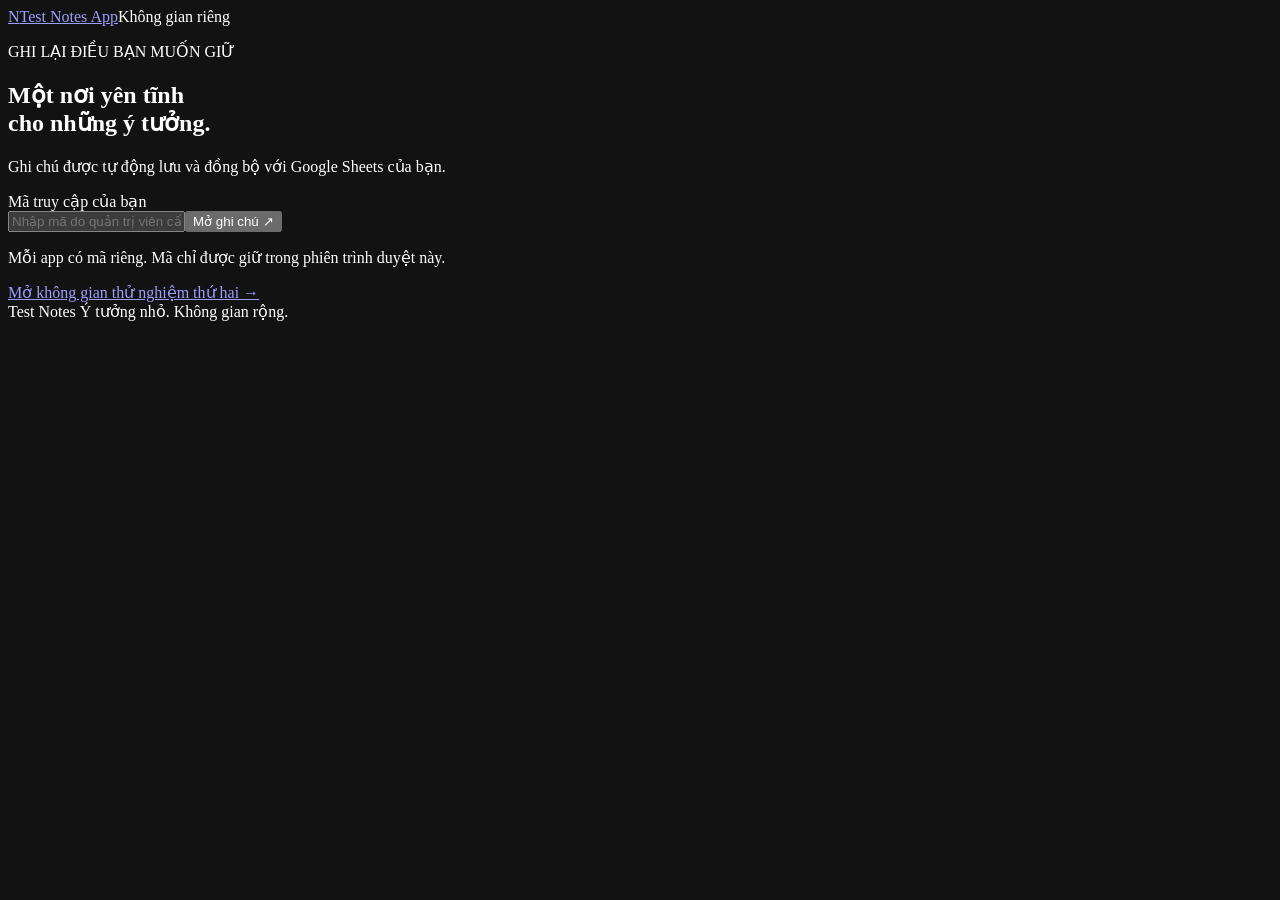
==== docs/index.html @ 3fae8bb4 "Add docs/index.html" ====
<!doctype html>
<html lang="vi">
<head>
 <meta charset="utf-8"><meta name="viewport" content="width=device-width,initial-scale=1,viewport-fit=cover">
 <meta name="referrer" content="no-referrer"><meta name="color-scheme" content="dark">
 <title>Test Notes App</title>
 <link rel="icon" href="data:image/svg+xml,%3Csvg xmlns='http://www.w3.org/2000/svg' viewBox='0 0 64 64'%3E%3Crect width='64' height='64' rx='16' fill='%238bbfab'/%3E%3Cpath d='M18 18h28v5H18zm0 12h28v5H18zm0 12h19v5H18z' fill='%23131a18'/%3E%3C/svg%3E">
 <link rel="stylesheet" href="style.css">
</head>
<body>
 <main>
  <header><a class="brand" href="./"><span class="mark">N</span><span id="appName">Test Notes App</span></a><span class="tag">Không gian riêng</span></header>
  <section id="login" class="login">
   <p class="eyebrow">GHI LẠI ĐIỀU BẠN MUỐN GIỮ</p><h1>Một nơi yên tĩnh<br>cho những ý tưởng.</h1>
   <p class="intro">Ghi chú được tự động lưu và đồng bộ với Google Sheets của bạn.</p>
   <form id="loginForm"><label for="token">Mã truy cập của bạn</label><div class="access"><input id="token" type="password" autocomplete="off" spellcheck="false" required placeholder="Nhập mã do quản trị viên cấp"><button id="connect" type="submit">Mở ghi chú <span aria-hidden="true">↗</span></button></div><p class="hint">Mỗi app có mã riêng. Mã chỉ được giữ trong phiên trình duyệt này.</p></form>
   <p id="loginStatus" role="status"></p>
   <a class="other" id="otherApp" href="?app=test-notes-2">Mở không gian thử nghiệm thứ hai →</a>
  </section>
  <section id="workspace" hidden>
   <div class="toolbar"><div><p class="eyebrow">KHÔNG GIAN CỦA BẠN</p><h1>Ghi chú</h1></div><div class="tools"><button class="quiet" id="reload">Tải lại</button><button id="newNote">+ Ghi chú mới</button><button class="quiet" id="logout">Thoát</button></div></div>
   <div class="notice"><span id="status" role="status" aria-live="polite"></span><button id="retry" class="quiet" hidden>Thử lưu lại</button></div>
   <div class="layout"><aside><label class="sr" for="search">Tìm ghi chú</label><input id="search" type="search" placeholder="Tìm ghi chú…"><p class="count" id="count"></p><div id="notesList"></div></aside>
   <article id="editor"><div id="empty"><div class="empty-mark">✎</div><h2>Bắt đầu từ một ý tưởng.</h2><p>Tạo ghi chú mới hoặc chọn một ghi chú để tiếp tục.</p><button id="startNote">Tạo ghi chú đầu tiên</button></div>
    <div id="fields" hidden><div class="editor-meta"><span id="updatedAt"></span><button class="danger" id="deleteNote">Xóa ghi chú</button></div><label class="sr" for="title">Tiêu đề</label><input id="title" maxlength="160" placeholder="Chưa có tiêu đề"><label class="sr" for="body">Nội dung ghi chú</label><textarea id="body" maxlength="20000" placeholder="Viết điều gì đó…"></textarea><p class="footer-note">Tự động lưu sau khi bạn ngừng nhập.</p></div>
   </article></div>
  </section>
  <footer>Test Notes <span>Ý tưởng nhỏ. Không gian rộng.</span></footer>
 </main>
 <dialog id="deleteDialog"><h2>Xóa ghi chú này?</h2><p>Ghi chú sẽ được ẩn khỏi danh sách. Quản trị viên vẫn có thể khôi phục trong Google Sheets.</p><div class="tools"><button class="quiet" id="cancelDelete">Giữ lại</button><button class="danger" id="confirmDelete">Xóa ghi chú</button></div></dialog>
 <script type="module" src="app.js"></script>
</body></html>
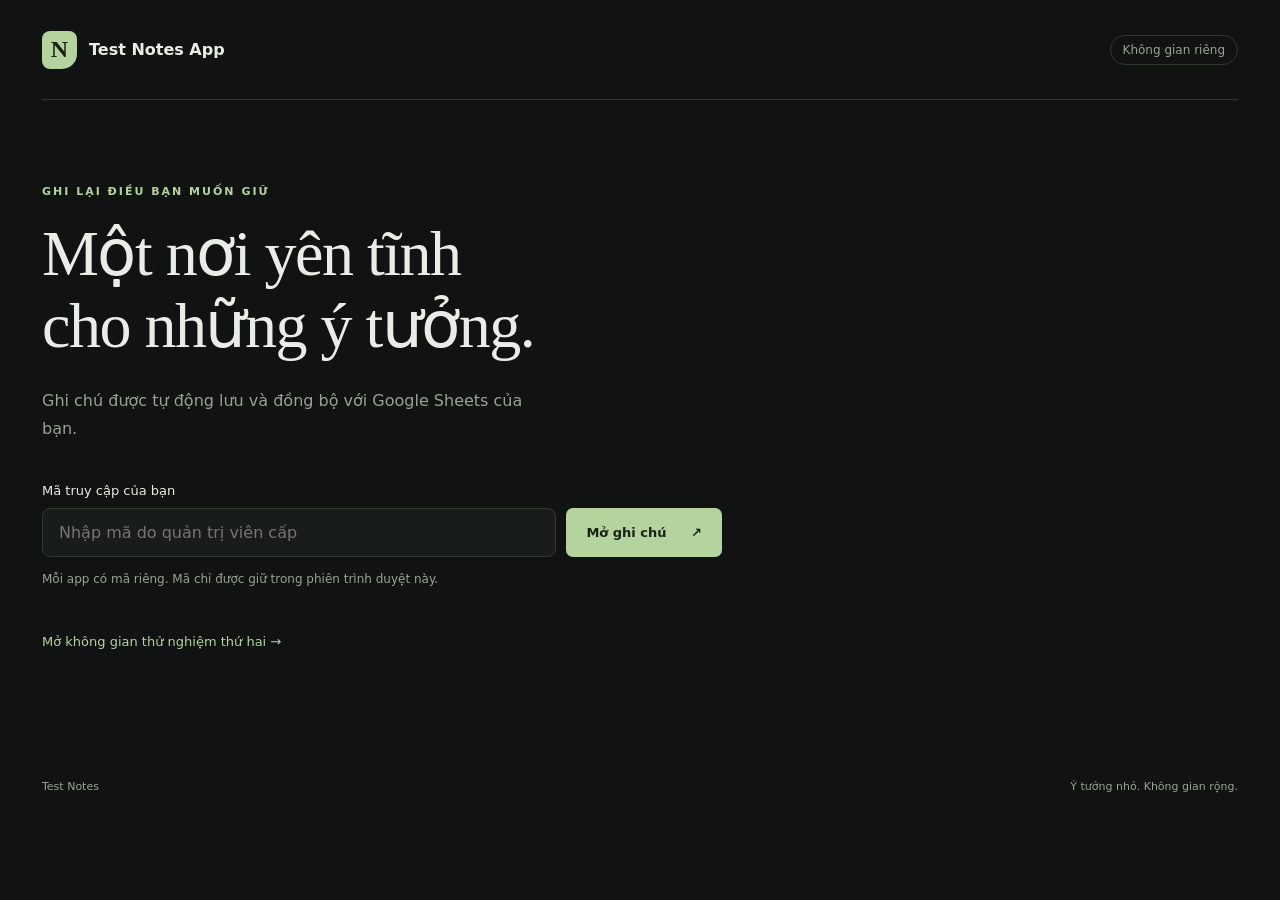
==== commit 01d85d39: "Refresh versioned frontend assets after shared API configuration" ====
--- a/docs/index.html
+++ b/docs/index.html
@@ -28,6 +28,6 @@
   <footer>Test Notes <span>Ý tưởng nhỏ. Không gian rộng.</span></footer>
  </main>
  <dialog id="deleteDialog"><h2>Xóa ghi chú này?</h2><p>Ghi chú sẽ được ẩn khỏi danh sách. Quản trị viên vẫn có thể khôi phục trong Google Sheets.</p><div class="tools"><button class="quiet" id="cancelDelete">Giữ lại</button><button class="danger" id="confirmDelete">Xóa ghi chú</button></div></dialog>
- <script type="module" src="app.js"></script>
+ <script type="module" src="app.js?v=20261027b"></script>
 </body></html>
 
--- a/docs/style.css
+++ b/docs/style.css
@@ -0,0 +1,2 @@
+:root{color-scheme:dark;--bg:#101311;--panel:#181d19;--ink:#e8eee7;--muted:#98a397;--line:#30392f;--accent:#b5d39d;--error:#f3a89b;font-family:Inter,ui-sans-serif,system-ui,-apple-system,"Segoe UI",sans-serif}*{box-sizing:border-box}body{margin:0;background:var(--bg);color:var(--ink)}main{max-width:1280px;margin:auto;padding:0 42px}header{height:100px;display:flex;align-items:center;justify-content:space-between;border-bottom:1px solid var(--line)}a{color:inherit;text-decoration:none}.brand{display:flex;align-items:center;gap:12px;font-size:16px;font-weight:650}.mark{display:grid;place-items:center;background:var(--accent);color:#152015;width:35px;height:38px;border-radius:8px 8px 15px 8px;font:700 24px Georgia}.tag{font-size:12px;color:var(--muted);border:1px solid var(--line);border-radius:20px;padding:7px 12px}.login{max-width:780px;padding:85px 0 100px}.eyebrow{font-size:11px;letter-spacing:2px;color:var(--accent);font-weight:600;margin:0 0 20px}h1{font-family:Georgia,"Times New Roman",serif;font-weight:400;font-size:clamp(40px,5vw,64px);line-height:1.12;letter-spacing:-1.5px;margin:0 0 26px}.intro{font-size:16px;color:var(--muted);line-height:1.75;max-width:500px}form{margin-top:40px}label{display:block;font-size:13px;color:var(--ink);margin-bottom:10px}.access{display:flex;gap:10px;max-width:680px}input,textarea,button{font:inherit}input,textarea{border:1px solid var(--line);background:var(--panel);color:var(--ink);padding:14px 16px;border-radius:8px;min-width:0}input:focus,textarea:focus{outline:2px solid var(--accent);outline-offset:2px}button{cursor:pointer;border:1px solid transparent;border-radius:7px;background:var(--accent);color:#192218;padding:12px 19px;font-size:13px;font-weight:650;min-height:44px;white-space:nowrap}button:disabled{opacity:.5;cursor:wait}button:focus-visible,a:focus-visible{outline:2px solid var(--accent);outline-offset:3px}.access input{flex:1}.access button span{margin-left:20px}.hint{color:var(--muted);font-size:12px;line-height:1.7}.other{font-size:13px;color:var(--accent);display:inline-block;margin-top:30px}#loginStatus{color:var(--error);font-size:14px;line-height:1.6}.toolbar{display:flex;justify-content:space-between;align-items:center;margin-top:45px;gap:20px}.toolbar .eyebrow{margin-bottom:10px}.toolbar h1{font-size:44px;margin:0}.tools{display:flex;gap:8px;align-items:center}.quiet{background:transparent;border-color:var(--line);color:var(--muted)}.notice{min-height:55px;display:flex;align-items:center;gap:12px;font-size:12px;color:var(--muted)}.notice.error{color:var(--error)}.layout{display:grid;grid-template-columns:300px minmax(0,1fr);border:1px solid var(--line);border-radius:12px;overflow:hidden;min-height:530px}.layout aside{padding:20px;border-right:1px solid var(--line)}#search{width:100%;font-size:13px;padding:12px}.count{color:var(--muted);font-size:11px;margin:19px 0 12px}#notesList{display:flex;flex-direction:column;gap:7px;max-height:470px;overflow:auto}.note{background:transparent;border:1px solid transparent;border-radius:8px;padding:16px;text-align:left;color:var(--ink);width:100%;white-space:normal}.note.active{border-color:#485c3c;background:#212a1d}.note:hover{background:#20271e}.note strong{display:block;font-size:14px;overflow:hidden;white-space:nowrap;text-overflow:ellipsis}.note p{font-size:12px;line-height:1.6;color:var(--muted);margin:7px 0;overflow:hidden;white-space:nowrap;text-overflow:ellipsis}.note time{font-size:10px;color:var(--muted)}article{padding:25px 32px;background:linear-gradient(140deg,#191e19,#131713)}#empty{display:flex;flex-direction:column;align-items:center;justify-content:center;min-height:450px;text-align:center}h2{font:400 29px Georgia}#empty p{color:var(--muted);font-size:13px;line-height:1.7}.empty-mark{font:60px Georgia;color:#718864}#empty button{margin-top:16px}.editor-meta{display:flex;justify-content:space-between;align-items:center;font-size:11px;color:var(--muted);gap:10px}.danger{background:transparent;color:var(--error);border-color:#5c3932}.editor-meta button{font-size:11px;padding:8px 12px;min-height:36px}#title{width:100%;background:transparent;border:none;font:400 34px Georgia;padding:30px 0 14px;border-radius:0}#body{width:100%;min-height:340px;resize:vertical;background:transparent;border:none;padding:12px 0;font-size:15px;line-height:1.9;border-radius:0}.footer-note{font-size:10px;color:var(--muted);border-top:1px solid var(--line);padding-top:15px}footer{display:flex;justify-content:space-between;gap:20px;color:var(--muted);font-size:11px;padding:30px 0}.sr{position:absolute;width:1px;height:1px;padding:0;overflow:hidden;clip:rect(0,0,0,0);white-space:nowrap}dialog{border:1px solid var(--line);background:var(--panel);color:var(--ink);border-radius:12px;padding:28px;max-width:450px;width:90%}dialog::backdrop{background:#0009}dialog p{font-size:14px;line-height:1.7;color:var(--muted)}dialog .tools{justify-content:flex-end;margin-top:25px}[hidden]{display:none!important}@media(max-width:760px){main{padding:0 20px}header{height:78px}.tag{font-size:10px;padding:6px 9px}.brand{font-size:13px}.login{padding:60px 0}.access{flex-direction:column}.access button{width:100%}.toolbar{align-items:flex-start;margin-top:30px;flex-direction:column}.toolbar .tools{width:100%}.toolbar h1{font-size:40px}.toolbar .tools button{flex:1;padding:10px;font-size:12px}.layout{grid-template-columns:1fr}.layout aside{border-right:0;border-bottom:1px solid var(--line);padding:14px}#notesList{max-height:210px}.note{padding:12px}article{padding:20px}#empty{min-height:260px}#body{min-height:300px}.editor-meta{font-size:10px}#title{font-size:28px}footer span{max-width:55%;text-align:right}h1{letter-spacing:-.8px}}
+
